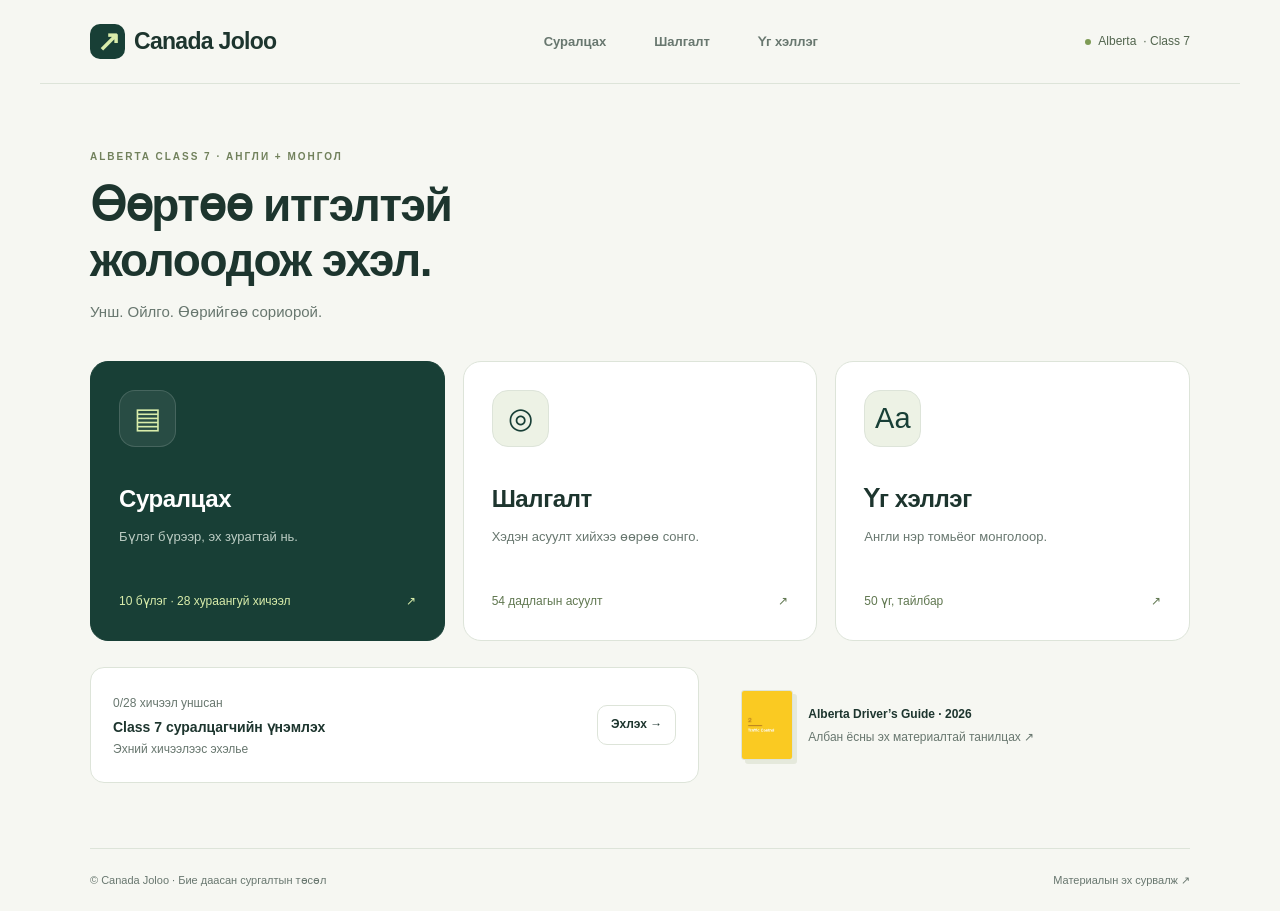
==== index.html @ 99377788 "Build Canada Joloo learning app with Alberta guide and Vercel setup" ====
<!doctype html>
<html lang="mn"><head><meta charset="UTF-8"><meta name="viewport" content="width=device-width,initial-scale=1,viewport-fit=cover"><meta name="theme-color" content="#183f36"><meta name="description" content="Alberta-ийн жолооны гарын авлага, монгол тайлбар, зурагтай дасгал болон англи-монгол үг хэллэг."><title>Canada Joloo · Alberta Class 7</title><link rel="stylesheet" href="style.css"><script src="content.js" defer></script><script src="questions.js" defer></script><script src="app.js" defer></script></head>
<body><a class="skip" href="#main">Үндсэн хэсэг рүү</a><header class="header"><a class="brand" href="#home" aria-label="Canada Joloo — нүүр хуудас"><span class="brand-mark" aria-hidden="true">↗</span><span class="brand-name">Canada <span>Joloo</span></span></a><nav class="desktop-nav" aria-label="Үндсэн цэс"><a href="#learn" data-nav="learn">Суралцах</a><a href="#exam" data-nav="exam">Шалгалт</a><a href="#words" data-nav="words">Үг хэллэг</a></nav><span class="region"><i></i> Alberta <span>· Class 7</span></span></header><main id="main" tabindex="-1"></main><footer><span>© Canada Joloo · Бие даасан сургалтын төсөл</span><a href="#sources">Материалын эх сурвалж ↗</a></footer><nav class="mobile-nav" aria-label="Гар утасны үндсэн цэс"><a href="#learn" data-nav="learn"><span aria-hidden="true">▤</span>Суралцах</a><a href="#exam" data-nav="exam"><span aria-hidden="true">◎</span>Шалгалт</a><a href="#words" data-nav="words"><span aria-hidden="true">Aa</span>Үг хэллэг</a></nav><dialog id="image-dialog" aria-label="Гарын авлагын зураг"><div class="dialog-head"><span>Alberta Driver’s Guide · 2026</span><button data-action="close-image" class="icon-button" aria-label="Зураг хаах">✕</button></div><div class="zoom-scroll"><img id="zoom-image" alt=""></div><p>© Government of Alberta · <a href="https://open.alberta.ca/licence" target="_blank" rel="noopener">Open Government Licence – Alberta</a></p></dialog><div id="toast" role="status"></div><noscript>Суралцах, шалгалтын үйлдлийг ашиглахын тулд JavaScript-ийг идэвхжүүлнэ үү. <a href="assets/guide/alberta-driver-guide-2026.pdf">Албан ёсны гарын авлагыг PDF-ээр унших</a></noscript></body></html>
---- style.css ----
:root{--bg:#f6f7f2;--paper:#fff;--ink:#1d352e;--green:#183f36;--muted:#68776f;--border:#dde4d9;--lime:#d9edab;--soft:#edf2e5;--red:#a73b31;--radius:18px}*{box-sizing:border-box}html{scroll-padding-top:30px}body{margin:0;background:var(--bg);color:var(--ink);font:15px/1.65 -apple-system,BlinkMacSystemFont,'Segoe UI',Arial,sans-serif}a{color:inherit;text-decoration:none}button,input,select{font:inherit}button,a{-webkit-tap-highlight-color:transparent;touch-action:manipulation}button{cursor:pointer;color:inherit}button:disabled{opacity:.5;cursor:not-allowed}a:focus-visible,button:focus-visible,input:focus-visible,select:focus-visible,summary:focus-visible{outline:3px solid #7ca34c;outline-offset:4px}button,a,input,select{min-width:0}img{max-width:100%;height:auto}h1,h2,h3,p{margin-top:0}h1{font-size:38px;letter-spacing:-1.4px;line-height:1.24;margin-bottom:12px}h2{font-size:23px;line-height:1.4;letter-spacing:-.4px}h3{font-size:18px;line-height:1.4}small{font-size:12px}button{border:0}main{max-width:1100px;margin:auto;padding:45px 0 65px;min-height:calc(100vh - 173px)}.header{max-width:1200px;margin:auto;display:flex;align-items:center;justify-content:space-between;padding:22px 50px;border-bottom:1px solid var(--border);gap:20px}.brand{display:flex;align-items:center;font-size:34px;font-weight:800;letter-spacing:-1.8px;line-height:1;gap:9px}.brand-mark{display:grid;place-items:center;width:35px;height:35px;border-radius:10px;background:var(--green);color:var(--lime);font-size:28px}.dot{color:#779352;margin-left:-9px}.desktop-nav{display:flex;gap:8px}.desktop-nav a{padding:9px 20px;border-radius:30px;font-size:13px;font-weight:650;color:var(--muted)}.desktop-nav a.active{color:var(--green);background:#e8eddf}.region{font-size:12px;color:#52654e;white-space:nowrap;display:flex;align-items:center;gap:7px}.region i{width:6px;height:6px;background:#7e9b55;border-radius:50%}footer{max-width:1100px;margin:auto;border-top:1px solid var(--border);padding:22px 0;display:flex;justify-content:space-between;font-size:11px;color:var(--muted);gap:16px}.mobile-nav{display:none}.eyebrow{font-size:10px;font-weight:750;letter-spacing:2px;color:#71815c;text-transform:uppercase;margin-bottom:12px}.muted{color:var(--muted)}.subtext{font-size:14px;color:var(--muted);margin:0}.page-head{margin:0 0 30px}.page-head.row{display:flex;align-items:center;justify-content:space-between;gap:20px}.row{display:flex;align-items:center;justify-content:space-between;gap:15px}.btn{display:inline-flex;justify-content:center;align-items:center;gap:12px;min-height:46px;padding:11px 20px;border:1px solid var(--border);border-radius:10px;background:#fff;font-size:13px;font-weight:650}.btn.primary{background:var(--green);color:#fff;border-color:var(--green)}.btn.lime{background:var(--lime);color:var(--green);border-color:var(--lime)}.btn:hover{filter:brightness(.96)}.btn.small{min-height:40px;padding:8px 13px;font-size:12px}.text-link{color:#496b36;font-size:13px;font-weight:650;text-decoration:underline;text-underline-offset:4px}.back{display:inline-block;font-size:12px;color:var(--muted);padding:6px 0 18px}.tag{background:var(--soft);border:1px solid var(--border);color:#587043;border-radius:20px;padding:5px 10px;font-size:10px;white-space:nowrap}.home-head{padding:20px 0 36px}.home-head h1{font-size:46px;max-width:650px;line-height:1.2}.home-head p{color:var(--muted);margin:0;font-size:15px}.entry-grid{display:grid;grid-template-columns:repeat(3,1fr);gap:18px}.entry{display:flex;flex-direction:column;border:1px solid var(--border);background:#fff;border-radius:var(--radius);padding:28px;transition:transform .2s,border-color .2s;position:relative;min-height:280px}.entry:hover{transform:translateY(-3px);border-color:#9dae85}.entry.featured{background:var(--green);color:#fff;border-color:var(--green)}.entry-icon{display:grid;place-items:center;width:57px;height:57px;border:1px solid var(--border);border-radius:16px;background:var(--soft);font-size:29px;margin-bottom:35px;color:var(--green)}.entry.featured .entry-icon{background:#ffffff12;border-color:#ffffff23;color:var(--lime)}.entry h2{margin:0 0 10px;font-size:24px}.entry p{font-size:13px;color:var(--muted);margin-bottom:22px}.entry.featured p{color:#bccdc4}.entry .entry-foot{display:flex;justify-content:space-between;font-size:12px;margin-top:auto;color:#607750}.entry.featured .entry-foot{color:var(--lime)}.home-lower{display:grid;grid-template-columns:1.3fr 1fr;gap:22px;margin-top:26px}.continue-card{display:flex;align-items:center;justify-content:space-between;gap:20px;padding:22px;border:1px solid var(--border);border-radius:14px;background:#fff}.continue-card h3{font-size:14px;margin:3px 0}.continue-card p{font-size:12px;color:var(--muted);margin:0}.source-mini{display:flex;gap:15px;align-items:center;padding:20px}.source-mini img{height:70px;width:52px;object-fit:cover;object-position:top;border:1px solid var(--border);border-radius:3px;box-shadow:4px 4px 0 #e5e9dc}.source-mini p{font-size:12px;margin:2px 0;color:var(--muted)}.chapter-grid{display:grid;grid-template-columns:1fr 1fr;gap:13px}.chapter-card{display:flex;gap:18px;align-items:flex-start;border:1px solid var(--border);border-radius:14px;background:white;padding:22px}.chapter-card:hover{border-color:#91aa6d}.chapter-number{display:grid;place-items:center;flex-shrink:0;width:42px;height:42px;background:var(--soft);border-radius:11px;font-size:14px;color:#708453;font-weight:700}.chapter-info{flex:1;min-width:0}.chapter-card h2{font-size:16px;margin:0 0 3px}.chapter-card p{color:var(--muted);font-size:11px;line-height:1.6;margin:0 0 13px}.chapter-card .row{font-size:10px;color:var(--muted)}.progress{height:4px;background:#edf0e8;border-radius:10px;overflow:hidden}.progress i{display:block;background:#89a763;height:100%}.chapter-card .progress{margin-top:9px}.chapter-layout{display:grid;grid-template-columns:1fr 300px;gap:25px}.panel{background:#fff;border:1px solid var(--border);border-radius:var(--radius);padding:27px}.lesson-list{display:flex;flex-direction:column;gap:10px}.lesson-row{display:flex;align-items:center;gap:15px;padding:20px;background:white;border:1px solid var(--border);border-radius:12px}.lesson-row:hover{border-color:#99b07e}.lesson-row .num{font-size:13px;color:#899d6c;min-width:25px}.lesson-row h3{font-size:15px;margin:0 0 4px}.lesson-row p{font-size:11px;color:var(--muted);margin:0}.lesson-row .arrow{margin-left:auto;color:#7f965e}.chapter-aside{background:#edf1e5;padding:24px;border:1px solid var(--border);border-radius:16px;height:fit-content}.chapter-aside h3{font-size:15px}.chapter-aside p{font-size:12px;color:var(--muted)}.chapter-aside .btn{width:100%;margin-top:10px}.chapter-aside .thumb{width:90px;max-height:136px;object-fit:cover;object-position:top;margin-bottom:20px;border:1px solid #dce2d5}.lesson-layout{display:grid;grid-template-columns:230px 1fr;gap:30px}.lesson-sidebar{align-self:start;position:sticky;top:25px}.lesson-sidebar h3{font-size:12px;color:var(--muted);font-weight:500}.lesson-sidebar a{display:block;border-radius:9px;padding:12px;font-size:12px;margin-bottom:4px}.lesson-sidebar a.current{background:var(--soft);font-weight:700;color:var(--green)}.lesson-body{background:white;border:1px solid var(--border);border-radius:var(--radius);padding:33px;min-width:0}.lesson-body h1{font-size:29px}.english-rule{background:#f4f6ee;border-left:3px solid #93ad6a;padding:16px 18px;margin:23px 0;font-size:16px;color:#425a36}.rules{padding-left:23px;margin:24px 0}.rules li{padding-left:4px;margin-bottom:17px;font-size:14px;line-height:1.95}.remember{padding:16px 19px;background:#fcf7e9;border-radius:10px;font-size:13px;line-height:1.9}.remember strong{display:block;font-size:11px;color:#988044;margin-bottom:4px}.figure{margin:25px 0}.figure button{display:block;width:100%;padding:18px;background:#fff;border:1px solid var(--border);border-radius:12px}.figure img{max-height:260px;object-fit:contain;display:block;margin:auto}.figure figcaption{font-size:10px;color:var(--muted);line-height:1.7;margin-top:8px}.reference{display:flex;align-items:center;gap:18px;background:var(--bg);padding:15px;border-radius:12px;margin:25px 0}.reference img{width:55px;height:80px;object-fit:cover;object-position:top;border:1px solid var(--border)}.reference h3{font-size:13px;margin-bottom:4px}.reference p{font-size:11px;color:var(--muted);margin:0}.reference .arrow{margin-left:auto}.lesson-actions{display:flex;flex-wrap:wrap;gap:12px;justify-content:space-between;margin-top:25px;padding-top:22px;border-top:1px solid var(--border)}.resume-strip{display:flex;align-items:center;justify-content:space-between;gap:14px;padding:13px 18px;border-radius:12px;background:var(--green);color:white;font-size:12px;margin-bottom:22px}.resume-strip .btn{flex-shrink:0}.reader{max-width:850px;margin:auto}.reader-controls{display:flex;gap:12px;align-items:center;justify-content:space-between;background:#fff;border:1px solid var(--border);border-radius:12px;padding:12px 16px;margin-bottom:20px}.reader-controls select{max-width:150px}.reader-image{display:block;width:100%;padding:0;border:1px solid var(--border);background:#fff}.reader-image img{display:block;width:100%}.reader details{margin-top:18px}.reader pre{white-space:pre-wrap;font:14px/1.8 inherit;padding:20px;background:#fff;border:1px solid var(--border);border-radius:12px}.reader details summary{cursor:pointer;font-size:13px;color:var(--muted);padding:10px}.form-layout{display:grid;grid-template-columns:minmax(0,640px) 1fr;gap:28px}.field{display:block;margin-bottom:23px}.field>span,.field-label{display:block;font-size:12px;font-weight:650;margin-bottom:9px}.field select,.field input,select,input[type=search],input[type=number]{border:1px solid var(--border);border-radius:9px;padding:12px;background:#fff;color:var(--ink);min-height:46px}.field select{width:100%}.field input[type=number]{width:95px}.segmented{display:flex;gap:8px;flex-wrap:wrap}.chip{min-height:42px;border:1px solid var(--border);background:white;border-radius:9px;padding:8px 16px;font-size:12px}.chip.active{background:var(--green);color:#fff;border-color:var(--green)}.count-line{display:flex;align-items:center;gap:13px;flex-wrap:wrap}.form-foot{display:flex;align-items:center;justify-content:space-between;padding-top:22px;margin-top:22px;border-top:1px solid var(--border);gap:15px}.info-card{padding:25px;background:var(--soft);border-radius:16px;height:fit-content}.info-card h3{font-size:16px}.info-card p{font-size:13px;color:var(--muted)}.info-card ol{padding-left:20px;font-size:13px;line-height:2.2}.quiz{max-width:760px;margin:auto}.quiz-top{display:flex;align-items:center;justify-content:space-between;margin-bottom:18px;font-size:12px;color:var(--muted);gap:15px}.quiz .progress{margin-bottom:28px;height:5px}.quiz h1{font-size:25px;letter-spacing:-.5px;line-height:1.5}.question-card{background:#fff;border:1px solid var(--border);border-radius:18px;padding:30px}.question-card .figure{margin:20px 0}.question-card .figure button{background:#f9faf7;min-height:155px}.question-card .figure img{max-height:205px;max-width:100%;object-fit:contain}.options{display:grid;gap:10px;margin-top:24px}.option{padding:15px;display:flex;align-items:center;gap:13px;text-align:left;border:1px solid var(--border);border-radius:10px;background:white;font-size:14px;min-height:58px}.option b{display:grid;place-items:center;flex-shrink:0;width:29px;height:29px;background:var(--bg);border-radius:7px;font-size:11px;color:#60764d}.option.selected{border-color:#6b8851;background:#f5f8ed;box-shadow:inset 0 0 0 1px #6b8851}.option.correct{background:#edf6e7;border-color:#6a9954;box-shadow:inset 0 0 0 1px #6a9954}.option.wrong{background:#fff0ec;border-color:#b96654;box-shadow:inset 0 0 0 1px #b96654}.option:disabled{opacity:1;cursor:default}.feedback{margin:23px 0 0;padding:20px;background:#eef5e9;border:1px solid #dbe8d0;border-radius:12px}.feedback.bad{background:#fff4ee;border-color:#ecd4c6}.feedback h2{font-size:15px;margin-bottom:8px}.feedback p{font-size:13px;line-height:1.9;margin:8px 0 14px}.feedback .btn{background:#fff;font-size:12px}.question-foot{display:flex;justify-content:space-between;align-items:center;gap:15px;margin-top:24px}.question-foot .muted{font-size:11px}.result-score{text-align:center;padding:25px}.result-score h1{font-size:29px}.score-ring{width:132px;height:132px;border:8px solid var(--lime);border-radius:50%;display:flex;align-items:center;justify-content:center;font-size:37px;font-weight:700;margin:22px auto}.score-ring small{font-size:16px;color:var(--muted);margin-top:10px}.result-actions{display:flex;justify-content:center;flex-wrap:wrap;gap:10px}.result-list{display:flex;flex-direction:column;gap:10px;margin-top:25px}.result-list details{border:1px solid var(--border);background:white;border-radius:12px;padding:18px}.result-list summary{cursor:pointer;font-size:13px;display:flex;gap:12px;align-items:baseline;list-style:none}.result-list summary::after{content:'+';margin-left:auto}.result-list details[open] summary::after{content:'−'}.result-list .answer-copy{font-size:12px;margin:15px 0}.ok{color:#537a3d}.bad-text{color:var(--red)}.word-tools{display:flex;gap:12px;margin-bottom:24px}.search-box{position:relative;flex:1}.search-box span{position:absolute;left:15px;top:10px;font-size:19px;color:var(--muted)}.search-box input{width:100%;padding-left:43px}.word-tools select{font-size:12px;max-width:230px}.word-grid{display:grid;grid-template-columns:1fr 1fr;gap:13px}.word-card{background:white;border:1px solid var(--border);border-radius:13px;padding:21px}.word-card h2{font-size:19px;margin:0 0 3px}.word-card h3{font-size:14px;font-weight:500;color:#5d7b43;margin:0 0 12px}.word-card p{font-size:12px;color:var(--muted);margin-bottom:15px}.word-card a{font-size:10px;color:#6f8557}.empty{text-align:center;background:white;border:1px solid var(--border);padding:45px 20px;border-radius:16px}.empty h2{font-size:19px}.source-card{display:block;background:#fff;border:1px solid var(--border);border-radius:12px;padding:22px;margin:14px 0}.source-card h2{font-size:17px}.source-card p{font-size:13px;color:var(--muted)}.narrow{max-width:760px;margin:auto}.footnote{font-size:11px;color:var(--muted);line-height:1.9;margin-top:20px}.storage-note{font-size:12px;padding:12px 18px;background:#fff2db;border-radius:10px;margin-bottom:20px}.icon-button{min-width:44px;min-height:44px;background:#edf1e5;border-radius:50%;font-size:18px}.skip{position:fixed;left:15px;top:-100px;z-index:100;background:white;padding:15px}.skip:focus{top:10px}dialog{border:0;border-radius:18px;background:#fff;padding:20px;width:95vw;max-width:1150px;max-height:92dvh}dialog::backdrop{background:#0f2b25cc}.dialog-head{display:flex;align-items:center;justify-content:space-between;gap:20px;font-size:12px;margin-bottom:15px}.zoom-scroll{overflow:auto;max-height:72dvh;overscroll-behavior:contain}.zoom-scroll img{display:block;max-width:none;width:auto;min-width:100%;height:auto;object-fit:contain}dialog p{font-size:10px;color:var(--muted);margin:12px 0 0}dialog p a{text-decoration:underline}#toast{display:none;position:fixed;left:50%;bottom:30px;transform:translateX(-50%);background:var(--green);color:white;border-radius:10px;padding:12px 22px;font-size:13px;z-index:50;width:max-content;max-width:90vw}
@media(max-width:1190px){main,footer{margin-left:32px;margin-right:32px}.header{padding:22px 32px}}@media(max-width:900px){.entry{padding:23px}.entry h2{font-size:21px}.home-lower{grid-template-columns:1fr 1fr}.chapter-layout{grid-template-columns:1fr 250px}.lesson-layout{grid-template-columns:180px 1fr;gap:20px}.lesson-body{padding:25px}.form-layout{grid-template-columns:1fr}.info-card{display:none}.chapter-card{padding:18px;gap:13px}.chapter-number{width:35px;height:35px}}@media(max-width:640px){body{font-size:14px;padding-bottom:calc(75px + env(safe-area-inset-bottom))}.header{padding:19px 20px;gap:15px}.brand{font-size:29px}.brand-mark{width:31px;height:31px;font-size:24px}.desktop-nav{display:none}.region{font-size:11px}.mobile-nav{position:fixed;bottom:0;left:0;right:0;display:grid;grid-template-columns:repeat(3,1fr);background:#fffffffa;border-top:1px solid var(--border);padding:8px 15px calc(8px + env(safe-area-inset-bottom));z-index:20;backdrop-filter:blur(12px)}.mobile-nav a{display:flex;align-items:center;flex-direction:column;gap:3px;font-size:10px;color:#7b877d;font-weight:650;padding:4px 0;min-height:52px}.mobile-nav a>span{display:grid;place-items:center;font-size:21px;width:56px;height:29px;border-radius:20px;line-height:1;font-weight:500}.mobile-nav a.active{color:var(--green)}.mobile-nav a.active>span{background:#e7efda}main{margin:0;padding:27px 20px 38px;min-height:calc(100dvh - 230px)}h1{font-size:29px;letter-spacing:-.9px}.page-head{margin-bottom:23px}.page-head.row{align-items:flex-start}.page-head.row .btn{font-size:11px;padding:9px 12px}.subtext{font-size:12px}.eyebrow{font-size:9px}.home-head{padding:9px 0 25px}.home-head h1{font-size:34px;line-height:1.3;max-width:300px}.home-head p{font-size:12px}.entry-grid{grid-template-columns:1fr;gap:12px}.entry{padding:20px;min-height:0;display:grid;grid-template-columns:52px 1fr;column-gap:17px;align-items:center}.entry-icon{grid-row:1/4;width:49px;height:49px;font-size:26px;margin:0;border-radius:13px}.entry h2{font-size:19px;margin-bottom:3px}.entry p{font-size:11px;margin-bottom:10px}.entry .entry-foot{font-size:10px}.home-lower{grid-template-columns:1fr;gap:6px;margin-top:19px}.continue-card{padding:17px}.source-mini{padding:18px 8px}.source-mini img{height:57px;width:40px}.source-mini p{font-size:11px}.chapter-grid{grid-template-columns:1fr;gap:10px}.chapter-card{padding:18px}.chapter-card h2{font-size:15px}.chapter-card p{font-size:10px}.chapter-card .row{font-size:10px}.chapter-number{width:37px;height:37px}.chapter-layout{grid-template-columns:1fr;gap:18px}.chapter-aside{padding:20px}.chapter-aside .thumb{float:right;width:62px;max-height:90px;margin:0 0 10px 15px}.chapter-aside .btn{width:auto;margin-right:5px;font-size:11px}.lesson-layout{display:block}.lesson-sidebar{position:static;display:flex;overflow-x:auto;margin:0 -20px 20px;padding:0 20px;gap:7px}.lesson-sidebar h3{display:none}.lesson-sidebar a{white-space:nowrap;border:1px solid var(--border);background:white;padding:8px 12px;font-size:10px}.lesson-body{padding:21px 17px;border-radius:14px}.lesson-body h1{font-size:25px}.rules{padding-left:19px}.rules li{font-size:13px;line-height:1.9}.english-rule{font-size:14px;padding:14px}.remember{font-size:12px}.figure button{padding:13px}.figure img{max-height:230px}.figure figcaption{font-size:9px}.reference{gap:12px;padding:12px}.reference h3{font-size:12px}.reference p{font-size:10px}.lesson-actions .btn{flex:1;font-size:11px;padding:10px}.resume-strip{padding:12px;font-size:11px;gap:9px}.resume-strip .btn{font-size:10px;padding:8px 11px}.reader-controls{padding:10px;gap:7px}.reader-controls .btn{font-size:11px;padding:8px 11px}.reader-controls select{font-size:12px;padding:8px;max-width:125px}.reader-image img{width:100%}.reader details{font-size:12px}.panel{padding:22px 18px;border-radius:14px}.field select{font-size:13px}.form-foot{align-items:flex-start}.form-foot .btn{min-width:135px}.form-foot small{font-size:10px}.question-card{padding:22px 16px}.quiz h1{font-size:22px;line-height:1.45}.quiz-top{font-size:10px}.option{font-size:13px;padding:13px 12px;gap:10px}.feedback{padding:16px}.feedback p{font-size:12px}.feedback .btn{font-size:11px;width:100%}.question-foot .btn{font-size:12px;padding:10px 15px}.question-foot .muted{font-size:10px}.question-card .figure button{min-height:130px}.question-card .figure img{max-height:160px}.word-tools{flex-wrap:wrap;gap:10px}.word-tools .search-box{flex-basis:100%}.word-tools select{max-width:100%;width:100%}.word-grid{grid-template-columns:1fr;gap:10px}.word-card{padding:20px}.word-card h2{font-size:18px}.result-score{padding:12px}.result-list details{padding:16px}.result-list summary{font-size:12px}.result-actions .btn{font-size:11px}footer{margin:0 20px;padding:18px 0;gap:12px;flex-wrap:wrap;font-size:10px}.footnote{font-size:10px}.zoom-scroll{max-height:70dvh}.zoom-scroll img{min-width:100%;max-width:none}.dialog-head{font-size:10px}#toast{bottom:calc(90px + env(safe-area-inset-bottom));font-size:12px}}@media(prefers-reduced-motion:reduce){*{scroll-behavior:auto!important;transition:none!important}}
.skip-label{position:absolute;clip:rect(0,0,0,0);width:1px;height:1px;overflow:hidden}
main:focus{outline:none}
.reader pre{font-family:inherit;font-size:14px;line-height:1.8}
.brand-name{font-size:23px;letter-spacing:-.7px;line-height:1.1;white-space:nowrap}
@media(max-width:640px){.brand-name{font-size:17px;letter-spacing:-.4px}.brand-name span{display:block}}
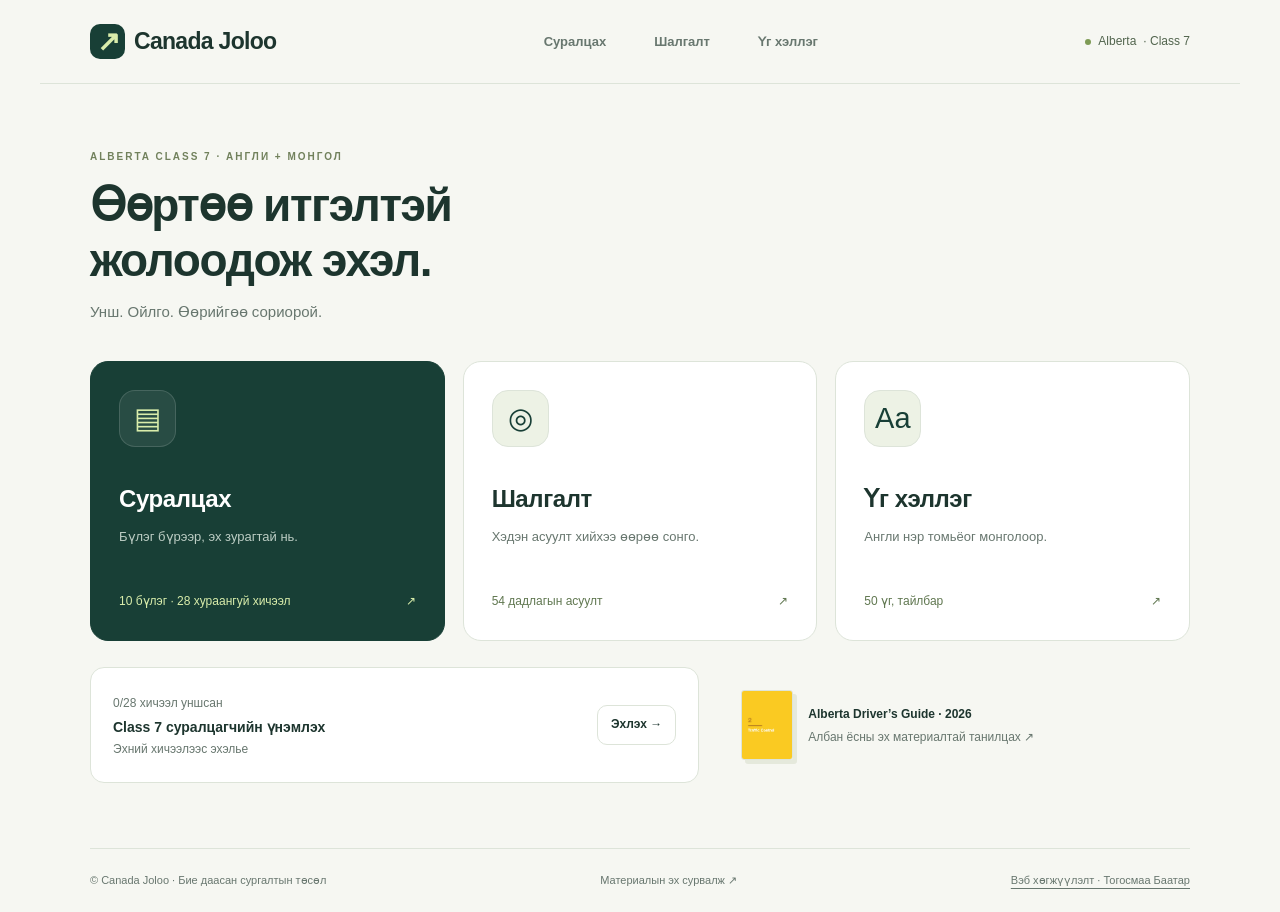
==== commit 7dd50937: "Add portfolio credit to website footer" ====
--- a/index.html
+++ b/index.html
@@ -1,3 +1,3 @@
 <!doctype html>
-<html lang="mn"><head><meta charset="UTF-8"><meta name="viewport" content="width=device-width,initial-scale=1,viewport-fit=cover"><meta name="theme-color" content="#183f36"><meta name="description" content="Alberta-ийн жолооны гарын авлага, монгол тайлбар, зурагтай дасгал болон англи-монгол үг хэллэг."><title>Canada Joloo · Alberta Class 7</title><link rel="stylesheet" href="style.css"><script src="content.js" defer></script><script src="questions.js" defer></script><script src="app.js" defer></script></head>
-<body><a class="skip" href="#main">Үндсэн хэсэг рүү</a><header class="header"><a class="brand" href="#home" aria-label="Canada Joloo — нүүр хуудас"><span class="brand-mark" aria-hidden="true">↗</span><span class="brand-name">Canada <span>Joloo</span></span></a><nav class="desktop-nav" aria-label="Үндсэн цэс"><a href="#learn" data-nav="learn">Суралцах</a><a href="#exam" data-nav="exam">Шалгалт</a><a href="#words" data-nav="words">Үг хэллэг</a></nav><span class="region"><i></i> Alberta <span>· Class 7</span></span></header><main id="main" tabindex="-1"></main><footer><span>© Canada Joloo · Бие даасан сургалтын төсөл</span><a href="#sources">Материалын эх сурвалж ↗</a></footer><nav class="mobile-nav" aria-label="Гар утасны үндсэн цэс"><a href="#learn" data-nav="learn"><span aria-hidden="true">▤</span>Суралцах</a><a href="#exam" data-nav="exam"><span aria-hidden="true">◎</span>Шалгалт</a><a href="#words" data-nav="words"><span aria-hidden="true">Aa</span>Үг хэллэг</a></nav><dialog id="image-dialog" aria-label="Гарын авлагын зураг"><div class="dialog-head"><span>Alberta Driver’s Guide · 2026</span><button data-action="close-image" class="icon-button" aria-label="Зураг хаах">✕</button></div><div class="zoom-scroll"><img id="zoom-image" alt=""></div><p>© Government of Alberta · <a href="https://open.alberta.ca/licence" target="_blank" rel="noopener">Open Government Licence – Alberta</a></p></dialog><div id="toast" role="status"></div><noscript>Суралцах, шалгалтын үйлдлийг ашиглахын тулд JavaScript-ийг идэвхжүүлнэ үү. <a href="assets/guide/alberta-driver-guide-2026.pdf">Албан ёсны гарын авлагыг PDF-ээр унших</a></noscript></body></html>
+<html lang="mn"><head><meta charset="UTF-8"><meta name="viewport" content="width=device-width,initial-scale=1,viewport-fit=cover"><meta name="theme-color" content="#183f36"><meta name="description" content="Alberta-ийн жолооны гарын авлага, монгол тайлбар, зурагтай дасгал болон англи-монгол үг хэллэг."><title>Canada Joloo · Alberta Class 7</title><link rel="stylesheet" href="style.css?v=20261025-credit"><script src="content.js" defer></script><script src="questions.js" defer></script><script src="app.js" defer></script></head>
+<body><a class="skip" href="#main">Үндсэн хэсэг рүү</a><header class="header"><a class="brand" href="#home" aria-label="Canada Joloo — нүүр хуудас"><span class="brand-mark" aria-hidden="true">↗</span><span class="brand-name">Canada <span>Joloo</span></span></a><nav class="desktop-nav" aria-label="Үндсэн цэс"><a href="#learn" data-nav="learn">Суралцах</a><a href="#exam" data-nav="exam">Шалгалт</a><a href="#words" data-nav="words">Үг хэллэг</a></nav><span class="region"><i></i> Alberta <span>· Class 7</span></span></header><main id="main" tabindex="-1"></main><footer><span>© Canada Joloo · Бие даасан сургалтын төсөл</span><a href="#sources">Материалын эх сурвалж ↗</a><a class="site-credit" href="https://togosmaa.vercel.app/" target="_blank" rel="noopener noreferrer">Вэб хөгжүүлэлт · Тогосмаа Баатар</a></footer><nav class="mobile-nav" aria-label="Гар утасны үндсэн цэс"><a href="#learn" data-nav="learn"><span aria-hidden="true">▤</span>Суралцах</a><a href="#exam" data-nav="exam"><span aria-hidden="true">◎</span>Шалгалт</a><a href="#words" data-nav="words"><span aria-hidden="true">Aa</span>Үг хэллэг</a></nav><dialog id="image-dialog" aria-label="Гарын авлагын зураг"><div class="dialog-head"><span>Alberta Driver’s Guide · 2026</span><button data-action="close-image" class="icon-button" aria-label="Зураг хаах">✕</button></div><div class="zoom-scroll"><img id="zoom-image" alt=""></div><p>© Government of Alberta · <a href="https://open.alberta.ca/licence" target="_blank" rel="noopener">Open Government Licence – Alberta</a></p></dialog><div id="toast" role="status"></div><noscript>Суралцах, шалгалтын үйлдлийг ашиглахын тулд JavaScript-ийг идэвхжүүлнэ үү. <a href="assets/guide/alberta-driver-guide-2026.pdf">Албан ёсны гарын авлагыг PDF-ээр унших</a></noscript></body></html>
--- a/style.css
+++ b/style.css
@@ -5,3 +5,6 @@
 .reader pre{font-family:inherit;font-size:14px;line-height:1.8}
 .brand-name{font-size:23px;letter-spacing:-.7px;line-height:1.1;white-space:nowrap}
 @media(max-width:640px){.brand-name{font-size:17px;letter-spacing:-.4px}.brand-name span{display:block}}
+
+/* Portfolio credit. */
+footer{flex-wrap:wrap}footer .site-credit{text-decoration:underline;text-underline-offset:4px;line-height:1.7}
